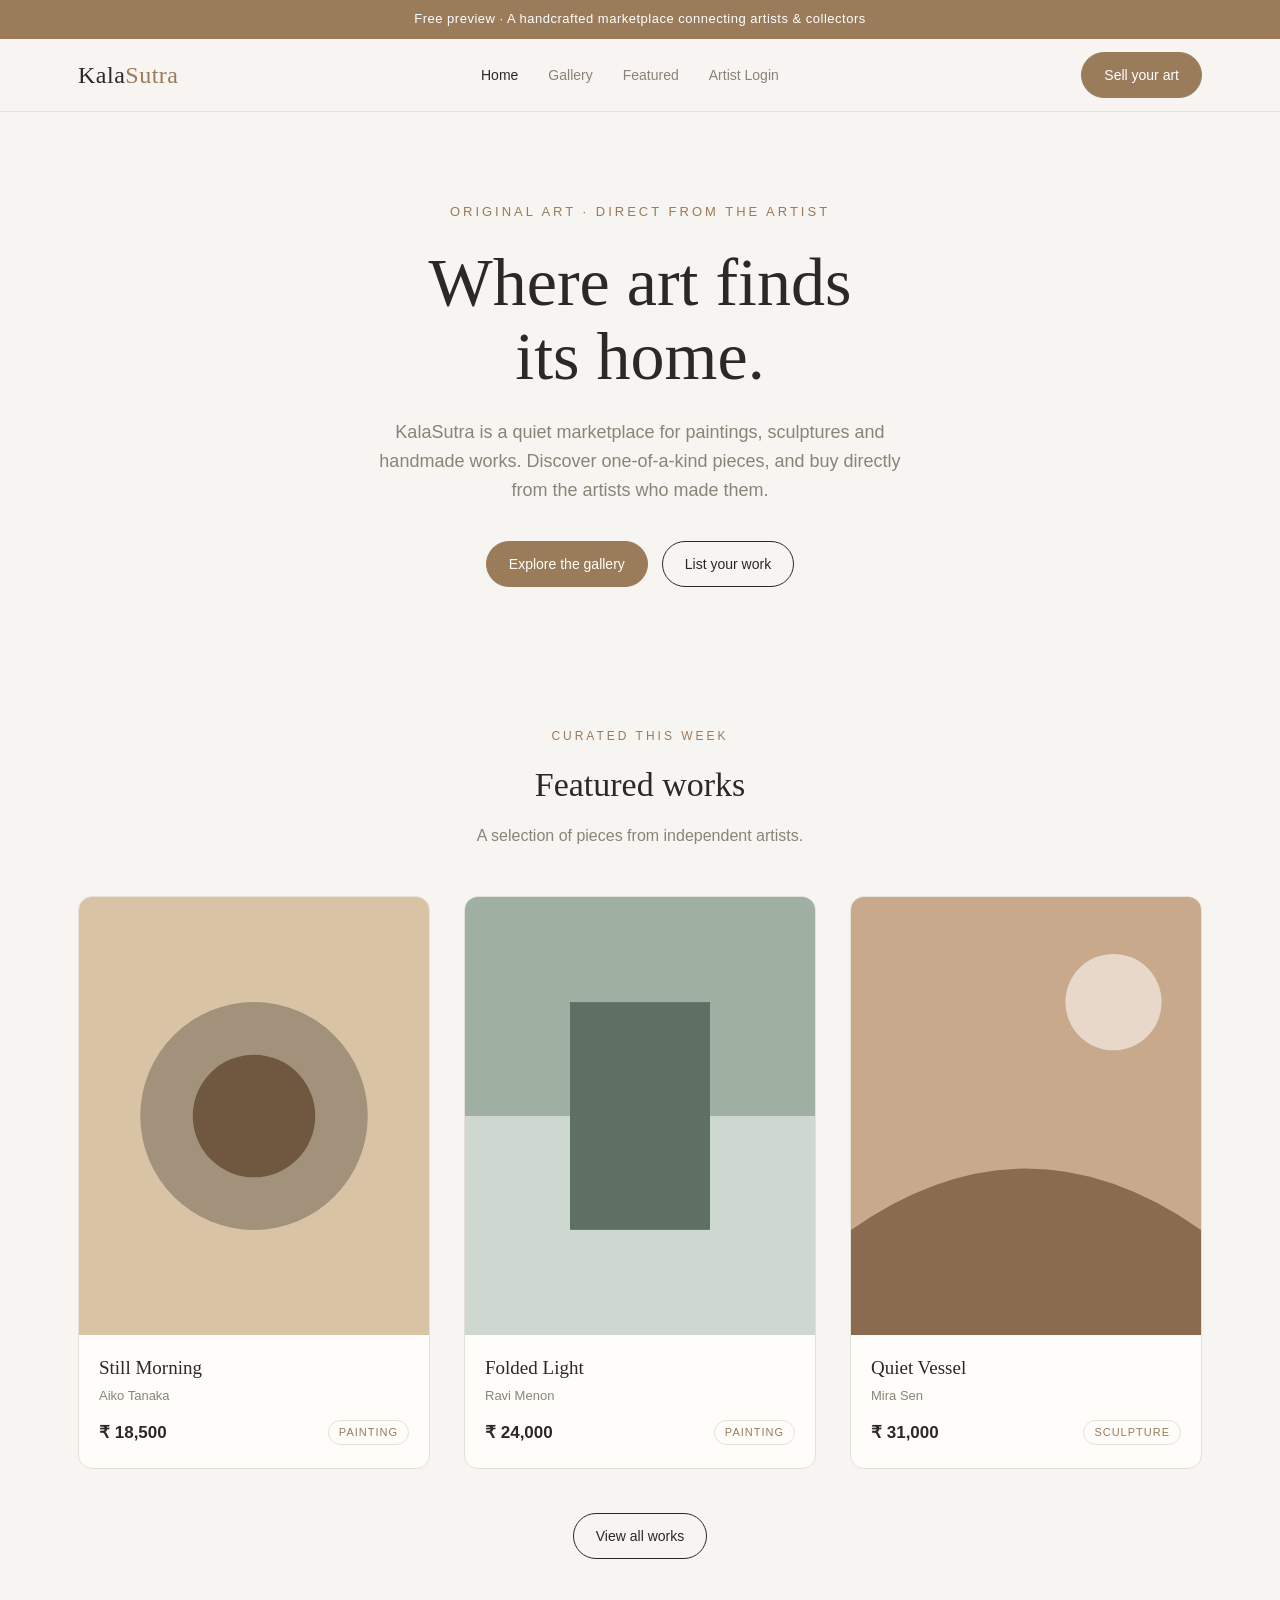
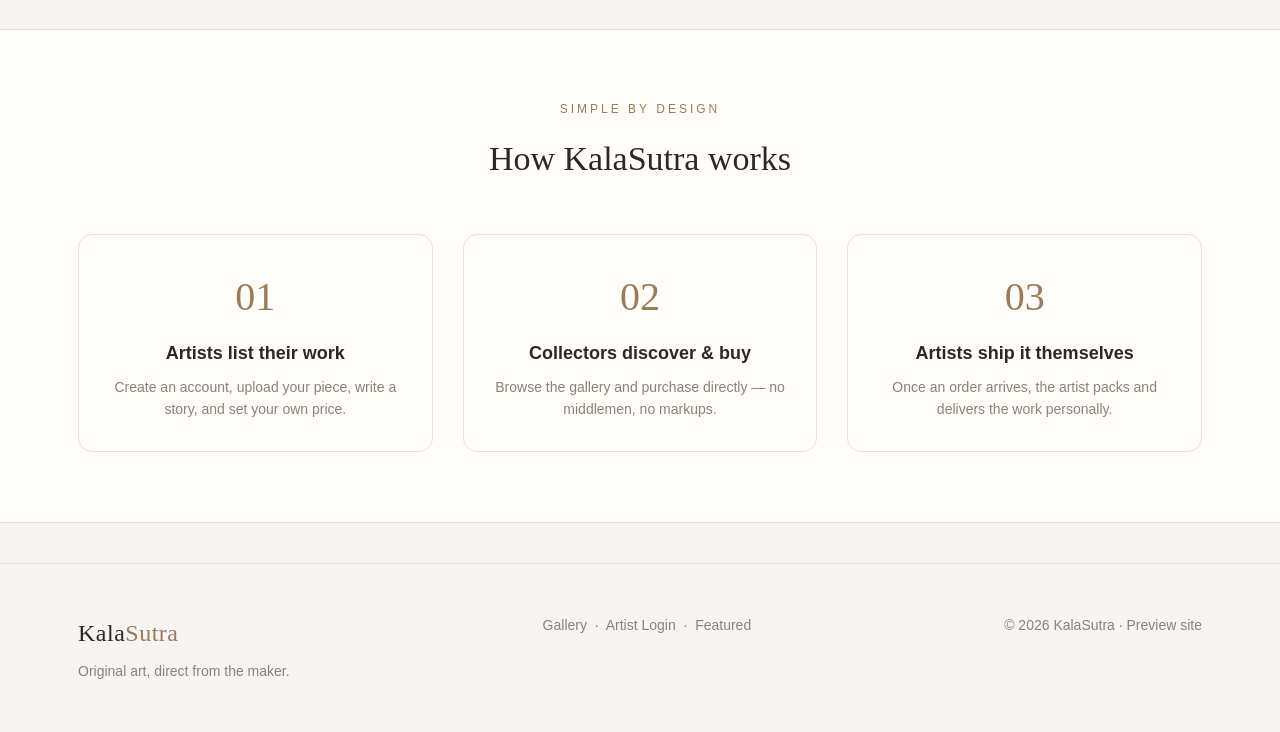
==== index.html @ 8b15df87 "Add files via upload" ====
<!DOCTYPE html>
<html lang="en">
<head>
<meta charset="UTF-8">
<meta name="viewport" content="width=device-width,initial-scale=1">
<title>KalaSutra — A Marketplace for Original Art</title>
<link rel="stylesheet" href="styles.css">
</head>
<body>
<div class="banner">Free preview · A handcrafted marketplace connecting artists & collectors</div>
<header class="site">
  <div class="wrap nav">
    <a href="index.html" class="brand">Kala<span>Sutra</span></a>
    <nav class="nav-links">
      <a href="index.html" class="active">Home</a>
      <a href="gallery.html">Gallery</a>
      <a href="artwork.html">Featured</a>
      <a href="login.html">Artist Login</a>
    </nav>
    <a href="login.html" class="btn primary">Sell your art</a>
  </div>
</header>

<section class="hero">
  <div class="wrap">
    <div class="eyebrow">Original art · Direct from the artist</div>
    <h1>Where art finds<br>its home.</h1>
    <p>KalaSutra is a quiet marketplace for paintings, sculptures and handmade works. Discover one-of-a-kind pieces, and buy directly from the artists who made them.</p>
    <div class="hero-actions">
      <a href="gallery.html" class="btn primary">Explore the gallery</a>
      <a href="login.html" class="btn">List your work</a>
    </div>
  </div>
</section>

<section class="section">
  <div class="wrap">
    <div class="section-head">
      <div class="eyebrow">Curated this week</div>
      <h2>Featured works</h2>
      <p>A selection of pieces from independent artists.</p>
    </div>
    <div class="grid" id="featured"></div>
    <div style="text-align:center;margin-top:44px">
      <a href="gallery.html" class="btn">View all works</a>
    </div>
  </div>
</section>

<section class="section" style="background:var(--surface);border-top:1px solid var(--line);border-bottom:1px solid var(--line)">
  <div class="wrap">
    <div class="section-head">
      <div class="eyebrow">Simple by design</div>
      <h2>How KalaSutra works</h2>
    </div>
    <div class="steps">
      <div class="step"><div class="num">01</div><h3>Artists list their work</h3><p>Create an account, upload your piece, write a story, and set your own price.</p></div>
      <div class="step"><div class="num">02</div><h3>Collectors discover & buy</h3><p>Browse the gallery and purchase directly — no middlemen, no markups.</p></div>
      <div class="step"><div class="num">03</div><h3>Artists ship it themselves</h3><p>Once an order arrives, the artist packs and delivers the work personally.</p></div>
    </div>
  </div>
</section>

<footer class="site">
  <div class="wrap foot-grid">
    <div>
      <div class="brand">Kala<span>Sutra</span></div>
      <div>Original art, direct from the maker.</div>
    </div>
    <div>
      <a href="gallery.html">Gallery</a> &nbsp;·&nbsp;
      <a href="login.html">Artist Login</a> &nbsp;·&nbsp;
      <a href="artwork.html">Featured</a>
    </div>
    <div>© 2026 KalaSutra · Preview site</div>
  </div>
</footer>

<script src="art.js"></script>
<script>renderCards(document.getElementById('featured'), ARTWORKS.slice(0,3));</script>
</body>
</html>
---- styles.css ----
:root{
  --bg:#f7f5f1;
  --surface:#fffdfa;
  --ink:#2b2926;
  --muted:#8a8377;
  --line:#e6e1d8;
  --accent:#9a7b5a;
  --accent-dark:#6f5740;
  --radius:14px;
  --shadow:0 1px 2px rgba(43,41,38,.04),0 8px 24px rgba(43,41,38,.05);
  --maxw:1180px;
  --font:"Helvetica Neue",-apple-system,BlinkMacSystemFont,"Segoe UI",Roboto,sans-serif;
  --serif:Georgia,"Times New Roman",serif;
}
*{box-sizing:border-box;margin:0;padding:0}
html{scroll-behavior:smooth}
body{font-family:var(--font);background:var(--bg);color:var(--ink);line-height:1.6;-webkit-font-smoothing:antialiased}
a{color:inherit;text-decoration:none}
img{max-width:100%;display:block}
.wrap{max-width:var(--maxw);margin:0 auto;padding:0 28px}

/* Header */
header.site{position:sticky;top:0;z-index:50;background:rgba(247,245,241,.82);backdrop-filter:blur(10px);border-bottom:1px solid var(--line)}
.nav{display:flex;align-items:center;justify-content:space-between;height:72px}
.brand{font-family:var(--serif);font-size:24px;letter-spacing:.5px;font-weight:400}
.brand span{color:var(--accent)}
.nav-links{display:flex;gap:30px;align-items:center}
.nav-links a{font-size:14px;color:var(--muted);transition:color .2s}
.nav-links a:hover,.nav-links a.active{color:var(--ink)}
.btn{display:inline-block;padding:11px 22px;border-radius:999px;font-size:14px;border:1px solid var(--ink);transition:all .2s;cursor:pointer;background:none}
.btn:hover{background:var(--ink);color:var(--bg)}
.btn.primary{background:var(--accent);border-color:var(--accent);color:#fff}
.btn.primary:hover{background:var(--accent-dark);border-color:var(--accent-dark)}
.menu-toggle{display:none;background:none;border:none;font-size:24px;cursor:pointer}

/* Hero */
.hero{padding:90px 0 70px;text-align:center}
.hero .eyebrow{font-size:13px;letter-spacing:3px;text-transform:uppercase;color:var(--accent);margin-bottom:22px}
.hero h1{font-family:var(--serif);font-weight:400;font-size:clamp(38px,6vw,68px);line-height:1.1;margin-bottom:24px}
.hero p{max-width:560px;margin:0 auto 36px;color:var(--muted);font-size:18px}
.hero-actions{display:flex;gap:14px;justify-content:center;flex-wrap:wrap}

/* Sections */
.section{padding:70px 0}
.section-head{text-align:center;margin-bottom:48px}
.section-head .eyebrow{font-size:12px;letter-spacing:3px;text-transform:uppercase;color:var(--accent);margin-bottom:12px}
.section-head h2{font-family:var(--serif);font-weight:400;font-size:34px}
.section-head p{color:var(--muted);margin-top:10px}

/* Art grid */
.grid{display:grid;grid-template-columns:repeat(3,1fr);gap:34px}
.card{background:var(--surface);border:1px solid var(--line);border-radius:var(--radius);overflow:hidden;transition:transform .25s,box-shadow .25s}
.card:hover{transform:translateY(-4px);box-shadow:var(--shadow)}
.art{aspect-ratio:4/5;width:100%;display:block}
.card-body{padding:18px 20px 22px}
.card-body .title{font-family:var(--serif);font-size:19px;margin-bottom:3px}
.card-body .artist{font-size:13px;color:var(--muted);margin-bottom:12px}
.card-body .row{display:flex;align-items:center;justify-content:space-between}
.price{font-size:17px;font-weight:600}
.tag{display:inline-block;font-size:11px;letter-spacing:1px;text-transform:uppercase;color:var(--accent);border:1px solid var(--line);border-radius:999px;padding:3px 10px}

/* How it works */
.steps{display:grid;grid-template-columns:repeat(3,1fr);gap:30px}
.step{text-align:center;padding:30px 22px;background:var(--surface);border:1px solid var(--line);border-radius:var(--radius)}
.step .num{font-family:var(--serif);font-size:40px;color:var(--accent);margin-bottom:10px}
.step h3{font-weight:600;font-size:18px;margin-bottom:8px}
.step p{color:var(--muted);font-size:14px}

/* Filters */
.filters{display:flex;gap:12px;flex-wrap:wrap;justify-content:center;margin-bottom:40px}
.chip{padding:9px 18px;border-radius:999px;border:1px solid var(--line);background:var(--surface);font-size:14px;color:var(--muted);cursor:pointer;transition:all .2s}
.chip:hover,.chip.active{background:var(--ink);color:var(--bg);border-color:var(--ink)}

/* Detail page */
.detail{display:grid;grid-template-columns:1fr 1fr;gap:60px;align-items:start;padding:60px 0}
.detail .art{aspect-ratio:4/5;border-radius:var(--radius);border:1px solid var(--line)}
.detail .info .tag{margin-bottom:18px}
.detail .info h1{font-family:var(--serif);font-weight:400;font-size:42px;margin-bottom:8px}
.detail .info .by{color:var(--muted);margin-bottom:24px}
.detail .info .big-price{font-size:30px;font-weight:600;margin-bottom:6px}
.detail .info .ship{color:var(--muted);font-size:14px;margin-bottom:28px}
.detail .desc{color:var(--muted);margin-bottom:28px;line-height:1.8}
.specs{border-top:1px solid var(--line);margin-top:28px;padding-top:20px}
.specs div{display:flex;justify-content:space-between;padding:7px 0;font-size:14px}
.specs span:first-child{color:var(--muted)}

/* Auth */
.auth-wrap{min-height:calc(100vh - 72px);display:flex;align-items:center;justify-content:center;padding:50px 20px}
.auth-card{background:var(--surface);border:1px solid var(--line);border-radius:var(--radius);padding:44px;width:100%;max-width:420px;box-shadow:var(--shadow)}
.auth-card h1{font-family:var(--serif);font-weight:400;font-size:30px;margin-bottom:6px;text-align:center}
.auth-card .sub{text-align:center;color:var(--muted);font-size:14px;margin-bottom:30px}
.field{margin-bottom:18px}
.field label{display:block;font-size:13px;color:var(--muted);margin-bottom:7px}
.field input,.field select,.field textarea{width:100%;padding:12px 14px;border:1px solid var(--line);border-radius:10px;background:var(--bg);font-size:15px;font-family:var(--font)}
.field input:focus,.field select:focus,.field textarea:focus{outline:none;border-color:var(--accent)}
.auth-card .btn{width:100%;text-align:center;margin-top:6px}
.auth-foot{text-align:center;font-size:13px;color:var(--muted);margin-top:22px}
.auth-foot a{color:var(--accent)}

/* Dashboard */
.dash-head{display:flex;align-items:center;justify-content:space-between;flex-wrap:wrap;gap:16px;padding:40px 0 10px}
.dash-head h1{font-family:var(--serif);font-weight:400;font-size:32px}
.stats{display:grid;grid-template-columns:repeat(4,1fr);gap:20px;margin:30px 0 50px}
.stat{background:var(--surface);border:1px solid var(--line);border-radius:var(--radius);padding:24px}
.stat .n{font-family:var(--serif);font-size:32px}
.stat .l{color:var(--muted);font-size:13px;margin-top:4px}
.listings{background:var(--surface);border:1px solid var(--line);border-radius:var(--radius);overflow:hidden}
.listings table{width:100%;border-collapse:collapse}
.listings th,.listings td{text-align:left;padding:16px 20px;font-size:14px;border-bottom:1px solid var(--line)}
.listings th{color:var(--muted);font-weight:500;font-size:12px;letter-spacing:1px;text-transform:uppercase}
.listings tr:last-child td{border-bottom:none}
.thumb{width:46px;height:56px;border-radius:8px;border:1px solid var(--line)}
.cell{display:flex;align-items:center;gap:14px}
.status{font-size:12px;padding:4px 12px;border-radius:999px}
.status.live{background:#e8f0e8;color:#3f6b45}
.status.sold{background:#f0e8e3;color:var(--accent-dark)}
.status.draft{background:#eceae5;color:var(--muted)}

/* Footer */
footer.site{border-top:1px solid var(--line);padding:50px 0;margin-top:40px;color:var(--muted);font-size:14px}
.foot-grid{display:flex;justify-content:space-between;flex-wrap:wrap;gap:24px}
.foot-grid .brand{color:var(--ink);margin-bottom:8px}
footer.site a:hover{color:var(--ink)}

.banner{background:var(--accent);color:#fff;text-align:center;font-size:13px;padding:9px;letter-spacing:.5px}

@media(max-width:860px){
  .grid,.steps,.stats{grid-template-columns:1fr 1fr}
  .detail{grid-template-columns:1fr;gap:30px}
  .nav-links{display:none}
  .menu-toggle{display:block}
}
@media(max-width:560px){
  .grid,.steps,.stats{grid-template-columns:1fr}
}
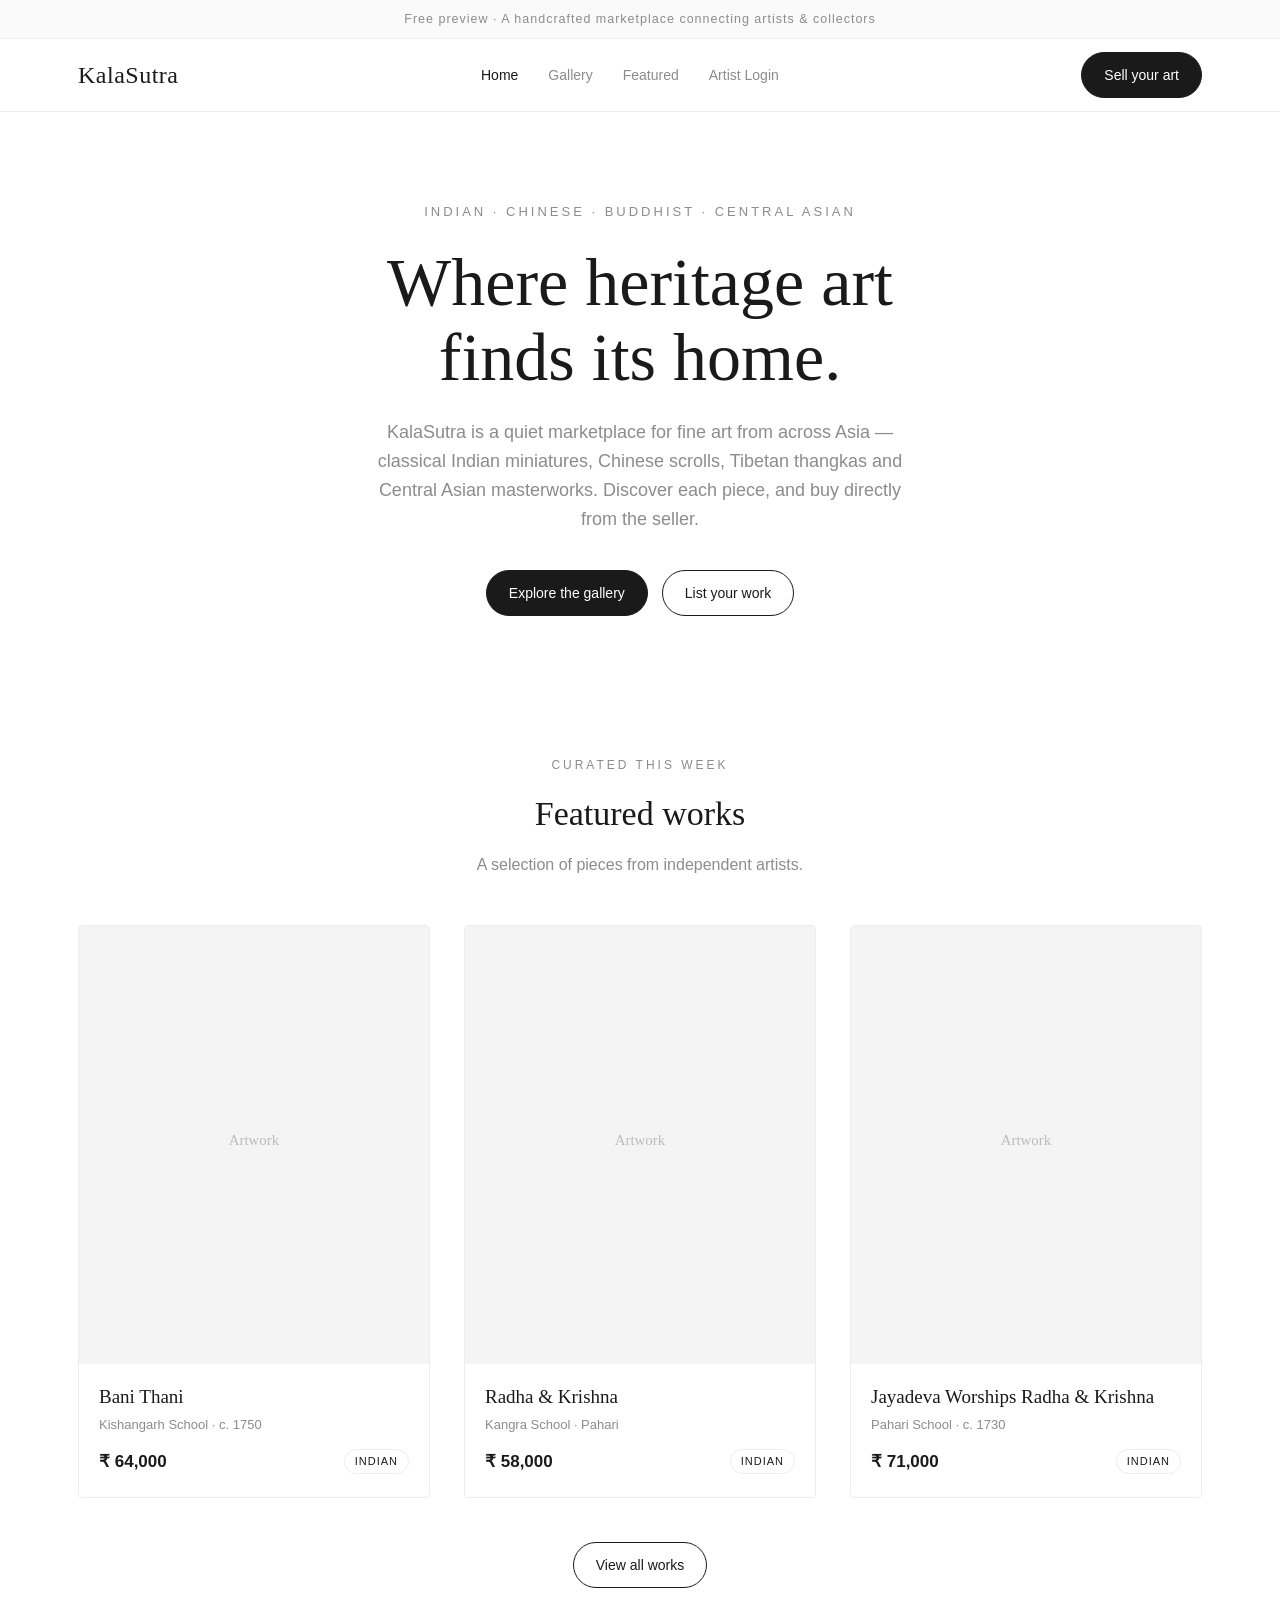
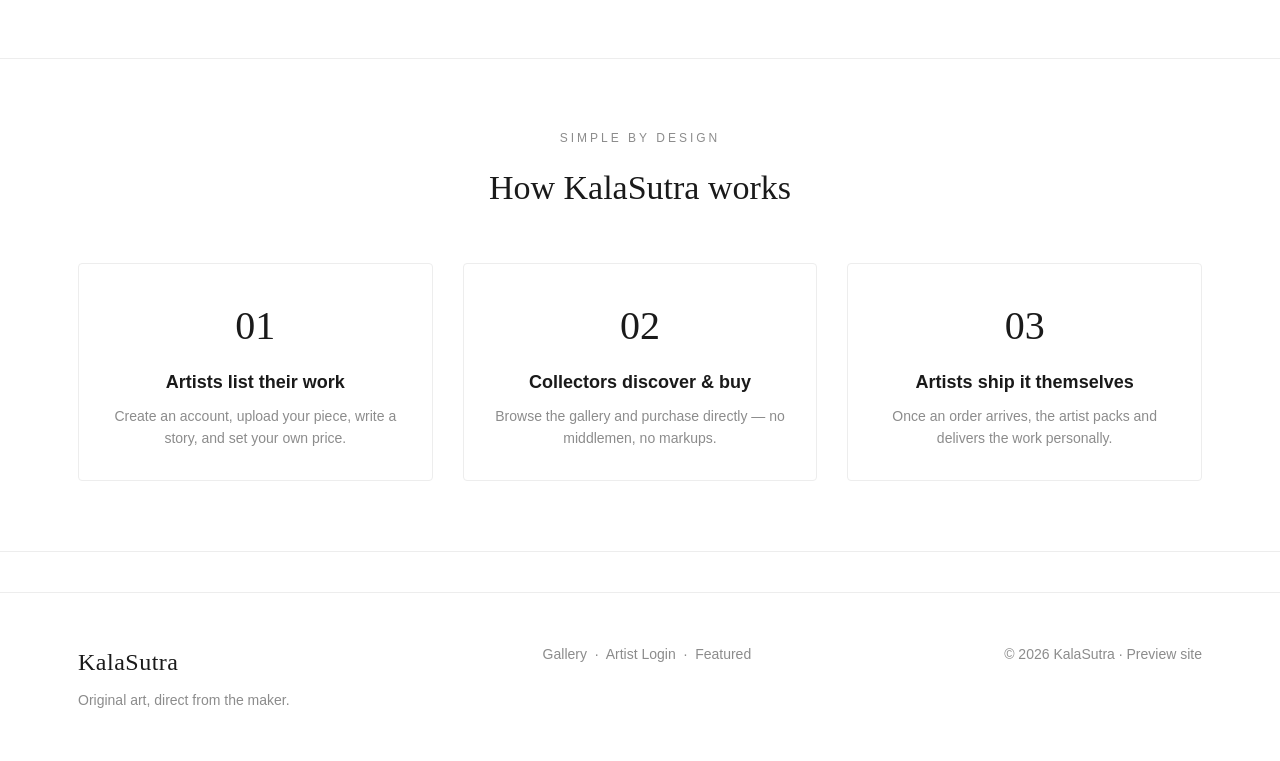
==== commit f04f8d7e: "Add files via upload" ====
--- a/index.html
+++ b/index.html
@@ -23,9 +23,9 @@
 
 <section class="hero">
   <div class="wrap">
-    <div class="eyebrow">Original art · Direct from the artist</div>
-    <h1>Where art finds<br>its home.</h1>
-    <p>KalaSutra is a quiet marketplace for paintings, sculptures and handmade works. Discover one-of-a-kind pieces, and buy directly from the artists who made them.</p>
+    <div class="eyebrow">Indian · Chinese · Buddhist · Central Asian</div>
+    <h1>Where heritage art<br>finds its home.</h1>
+    <p>KalaSutra is a quiet marketplace for fine art from across Asia — classical Indian miniatures, Chinese scrolls, Tibetan thangkas and Central Asian masterworks. Discover each piece, and buy directly from the seller.</p>
     <div class="hero-actions">
       <a href="gallery.html" class="btn primary">Explore the gallery</a>
       <a href="login.html" class="btn">List your work</a>
--- a/styles.css
+++ b/styles.css
@@ -1,13 +1,13 @@
 :root{
-  --bg:#f7f5f1;
-  --surface:#fffdfa;
-  --ink:#2b2926;
-  --muted:#8a8377;
-  --line:#e6e1d8;
-  --accent:#9a7b5a;
-  --accent-dark:#6f5740;
-  --radius:14px;
-  --shadow:0 1px 2px rgba(43,41,38,.04),0 8px 24px rgba(43,41,38,.05);
+  --bg:#ffffff;
+  --surface:#ffffff;
+  --ink:#1a1a1a;
+  --muted:#8c8c8c;
+  --line:#ededed;
+  --accent:#1a1a1a;
+  --accent-dark:#000000;
+  --radius:4px;
+  --shadow:0 1px 2px rgba(0,0,0,.03),0 10px 30px rgba(0,0,0,.06);
   --maxw:1180px;
   --font:"Helvetica Neue",-apple-system,BlinkMacSystemFont,"Segoe UI",Roboto,sans-serif;
   --serif:Georgia,"Times New Roman",serif;
@@ -20,7 +20,7 @@
 .wrap{max-width:var(--maxw);margin:0 auto;padding:0 28px}
 
 /* Header */
-header.site{position:sticky;top:0;z-index:50;background:rgba(247,245,241,.82);backdrop-filter:blur(10px);border-bottom:1px solid var(--line)}
+header.site{position:sticky;top:0;z-index:50;background:rgba(255,255,255,.85);backdrop-filter:blur(12px);border-bottom:1px solid var(--line)}
 .nav{display:flex;align-items:center;justify-content:space-between;height:72px}
 .brand{font-family:var(--serif);font-size:24px;letter-spacing:.5px;font-weight:400}
 .brand span{color:var(--accent)}
@@ -35,7 +35,7 @@
 
 /* Hero */
 .hero{padding:90px 0 70px;text-align:center}
-.hero .eyebrow{font-size:13px;letter-spacing:3px;text-transform:uppercase;color:var(--accent);margin-bottom:22px}
+.hero .eyebrow{font-size:13px;letter-spacing:3px;text-transform:uppercase;color:var(--muted);margin-bottom:22px}
 .hero h1{font-family:var(--serif);font-weight:400;font-size:clamp(38px,6vw,68px);line-height:1.1;margin-bottom:24px}
 .hero p{max-width:560px;margin:0 auto 36px;color:var(--muted);font-size:18px}
 .hero-actions{display:flex;gap:14px;justify-content:center;flex-wrap:wrap}
@@ -43,7 +43,7 @@
 /* Sections */
 .section{padding:70px 0}
 .section-head{text-align:center;margin-bottom:48px}
-.section-head .eyebrow{font-size:12px;letter-spacing:3px;text-transform:uppercase;color:var(--accent);margin-bottom:12px}
+.section-head .eyebrow{font-size:12px;letter-spacing:3px;text-transform:uppercase;color:var(--muted);margin-bottom:12px}
 .section-head h2{font-family:var(--serif);font-weight:400;font-size:34px}
 .section-head p{color:var(--muted);margin-top:10px}
 
@@ -51,7 +51,7 @@
 .grid{display:grid;grid-template-columns:repeat(3,1fr);gap:34px}
 .card{background:var(--surface);border:1px solid var(--line);border-radius:var(--radius);overflow:hidden;transition:transform .25s,box-shadow .25s}
 .card:hover{transform:translateY(-4px);box-shadow:var(--shadow)}
-.art{aspect-ratio:4/5;width:100%;display:block}
+.art{aspect-ratio:4/5;width:100%;display:block;object-fit:cover;background:#f4f4f4}
 .card-body{padding:18px 20px 22px}
 .card-body .title{font-family:var(--serif);font-size:19px;margin-bottom:3px}
 .card-body .artist{font-size:13px;color:var(--muted);margin-bottom:12px}
@@ -62,7 +62,7 @@
 /* How it works */
 .steps{display:grid;grid-template-columns:repeat(3,1fr);gap:30px}
 .step{text-align:center;padding:30px 22px;background:var(--surface);border:1px solid var(--line);border-radius:var(--radius)}
-.step .num{font-family:var(--serif);font-size:40px;color:var(--accent);margin-bottom:10px}
+.step .num{font-family:var(--serif);font-size:40px;color:var(--ink);margin-bottom:10px}
 .step h3{font-weight:600;font-size:18px;margin-bottom:8px}
 .step p{color:var(--muted);font-size:14px}
 
@@ -73,7 +73,7 @@
 
 /* Detail page */
 .detail{display:grid;grid-template-columns:1fr 1fr;gap:60px;align-items:start;padding:60px 0}
-.detail .art{aspect-ratio:4/5;border-radius:var(--radius);border:1px solid var(--line)}
+.detail .art{aspect-ratio:4/5;border-radius:var(--radius);border:1px solid var(--line);object-fit:contain;background:#fff}
 .detail .info .tag{margin-bottom:18px}
 .detail .info h1{font-family:var(--serif);font-weight:400;font-size:42px;margin-bottom:8px}
 .detail .info .by{color:var(--muted);margin-bottom:24px}
@@ -109,7 +109,7 @@
 .listings th,.listings td{text-align:left;padding:16px 20px;font-size:14px;border-bottom:1px solid var(--line)}
 .listings th{color:var(--muted);font-weight:500;font-size:12px;letter-spacing:1px;text-transform:uppercase}
 .listings tr:last-child td{border-bottom:none}
-.thumb{width:46px;height:56px;border-radius:8px;border:1px solid var(--line)}
+.thumb{width:46px;height:56px;border-radius:4px;border:1px solid var(--line);object-fit:cover}
 .cell{display:flex;align-items:center;gap:14px}
 .status{font-size:12px;padding:4px 12px;border-radius:999px}
 .status.live{background:#e8f0e8;color:#3f6b45}
@@ -122,7 +122,7 @@
 .foot-grid .brand{color:var(--ink);margin-bottom:8px}
 footer.site a:hover{color:var(--ink)}
 
-.banner{background:var(--accent);color:#fff;text-align:center;font-size:13px;padding:9px;letter-spacing:.5px}
+.banner{background:#fafafa;color:var(--muted);text-align:center;font-size:12.5px;padding:9px;letter-spacing:1px;border-bottom:1px solid var(--line)}
 
 @media(max-width:860px){
   .grid,.steps,.stats{grid-template-columns:1fr 1fr}
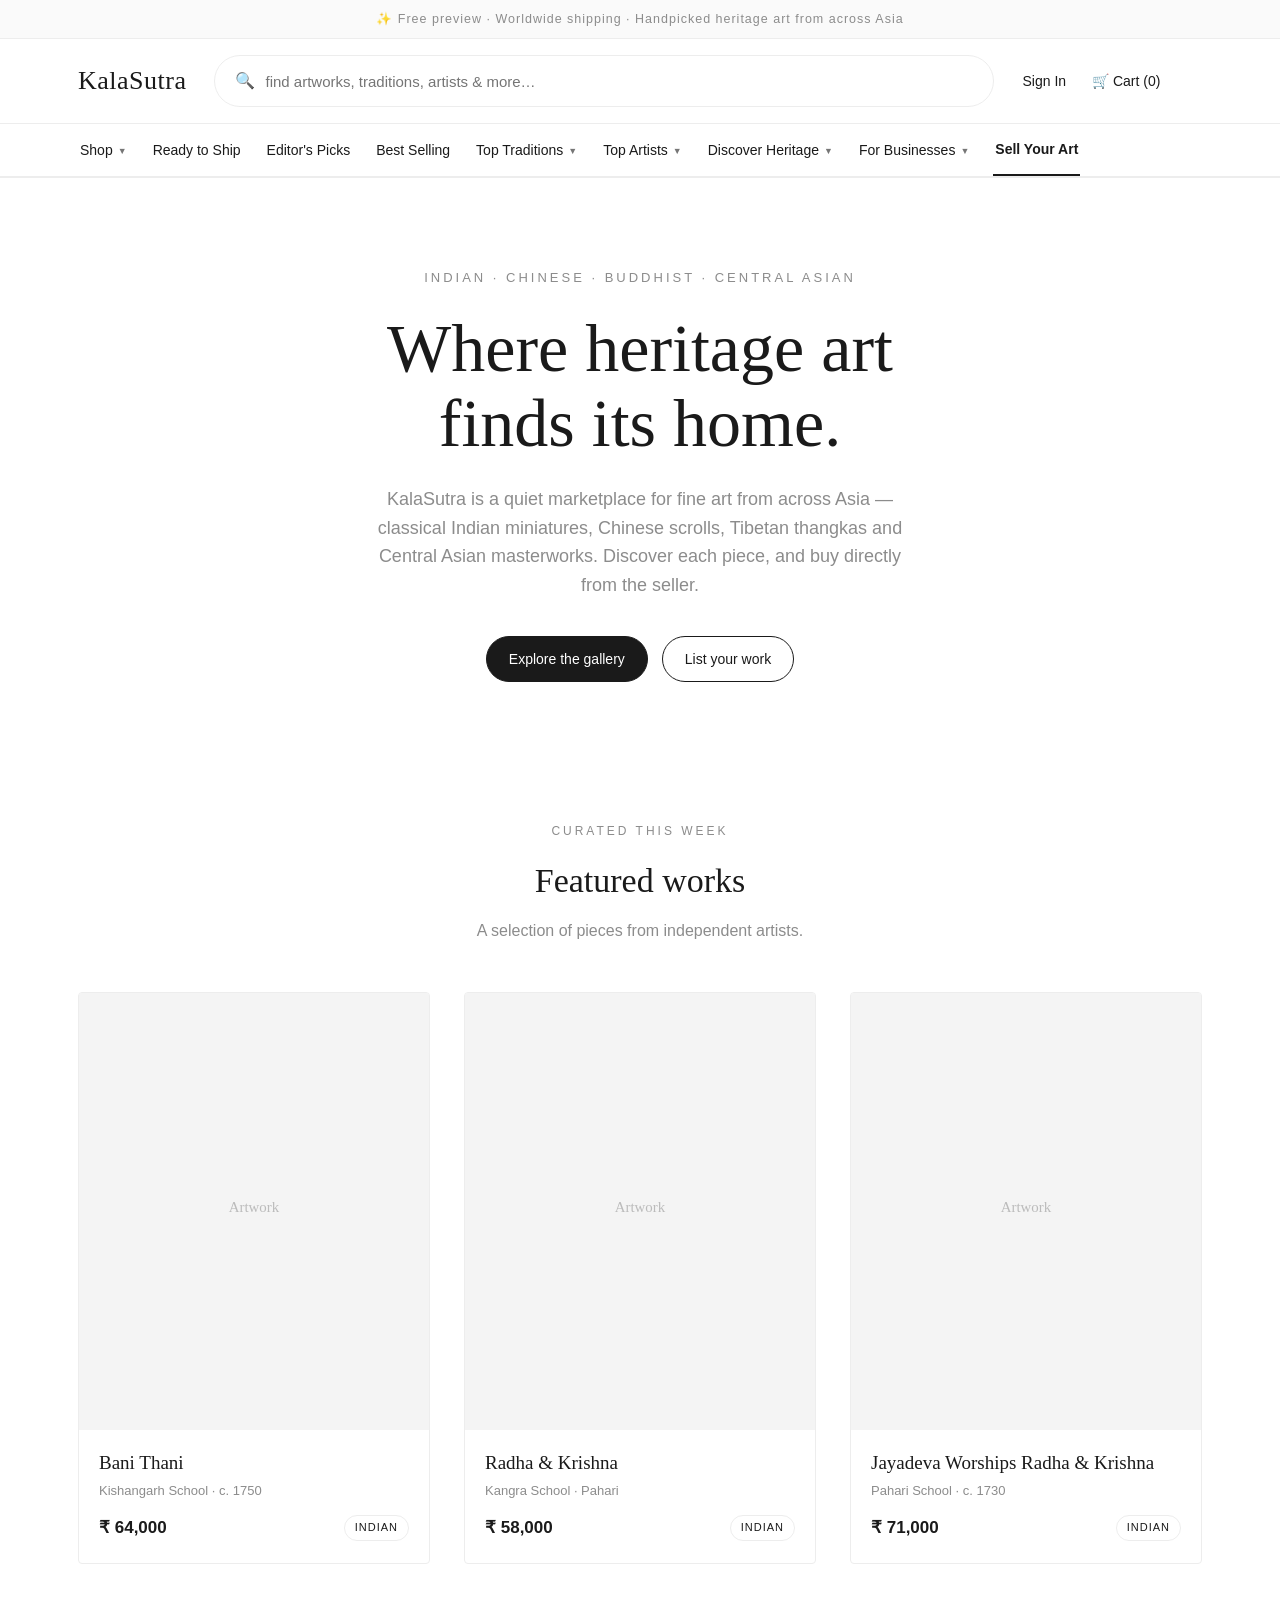
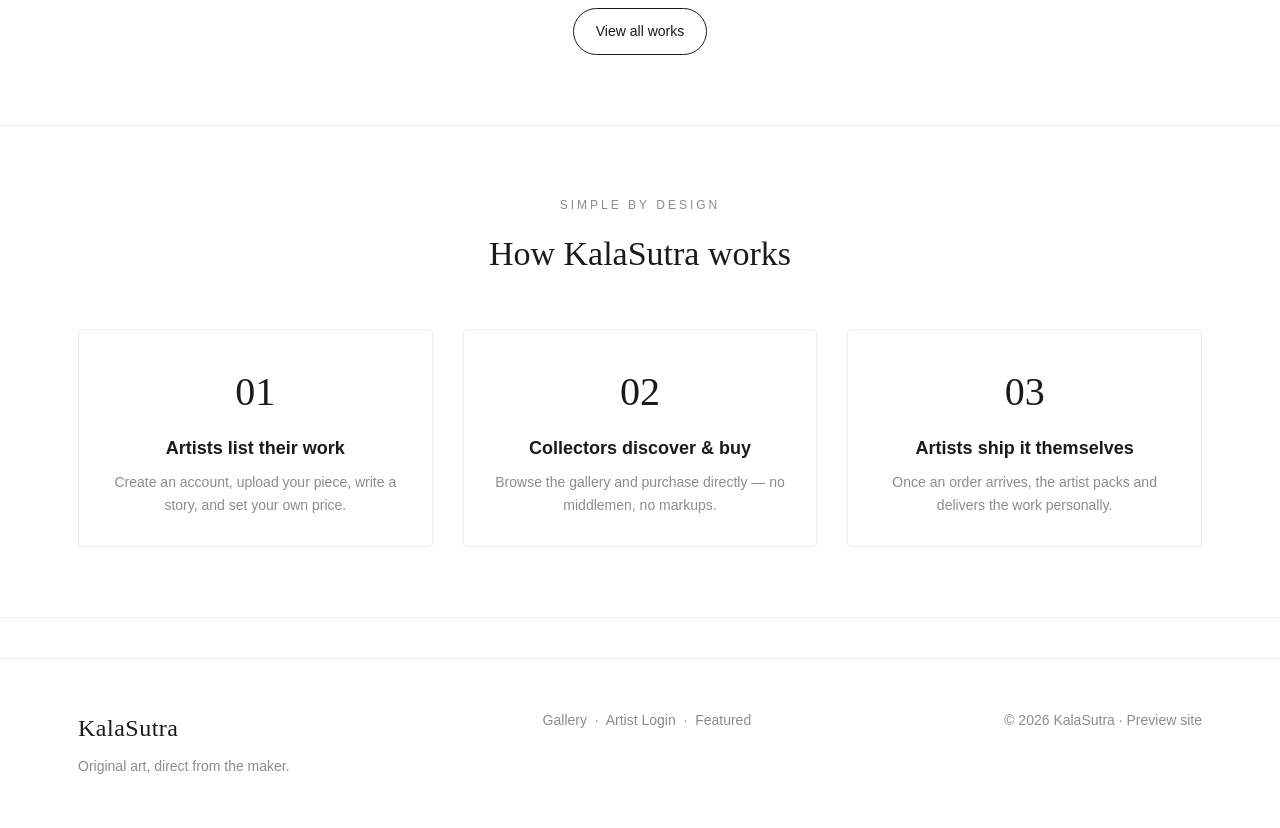
==== commit 74ba58df: "Add files via upload" ====
--- a/index.html
+++ b/index.html
@@ -7,19 +7,97 @@
 <link rel="stylesheet" href="styles.css">
 </head>
 <body>
-<div class="banner">Free preview · A handcrafted marketplace connecting artists & collectors</div>
-<header class="site">
-  <div class="wrap nav">
-    <a href="index.html" class="brand">Kala<span>Sutra</span></a>
-    <nav class="nav-links">
-      <a href="index.html" class="active">Home</a>
-      <a href="gallery.html">Gallery</a>
-      <a href="artwork.html">Featured</a>
-      <a href="login.html">Artist Login</a>
-    </nav>
-    <a href="login.html" class="btn primary">Sell your art</a>
-  </div>
-</header>
+<div id="kala-header"></div>
+<script>
+(function(){
+  var G="gallery.html";
+  var NAV=[
+    {label:"Shop",drop:[
+      {label:"All Artworks",href:G},
+      {label:"Indian Art",href:G+"?cat=Indian"},
+      {label:"Chinese Art",href:G+"?cat=Chinese"},
+      {label:"Buddhist Art",href:G+"?cat=Buddhist"},
+      {label:"Central Asian Art",href:G+"?cat=Central%20Asian"},
+      {label:"Shop by Budget",sub:[{label:"Under ₹ 50,000",href:G},{label:"₹ 50,000 – 1,00,000",href:G},{label:"Above ₹ 1,00,000",href:G}]},
+      {label:"Shop by Room",sub:[{label:"Living Room",href:G},{label:"Bedroom",href:G},{label:"Study / Office",href:G},{label:"Entryway",href:G}]},
+      {label:"Curated Art Sets",href:G},
+      {label:"Gifts & Souvenirs",href:G},
+      {label:"Gift Cards",href:"#"}
+    ]},
+    {label:"Ready to Ship",href:G},
+    {label:"Editor's Picks",href:G},
+    {label:"Best Selling",href:G},
+    {label:"Top Traditions",drop:[
+      {label:"Indian Miniatures",href:G+"?cat=Indian"},
+      {label:"Pahari Painting",href:G+"?cat=Indian"},
+      {label:"Kishangarh School",href:G+"?cat=Indian"},
+      {label:"Chinese Scrolls",href:G+"?cat=Chinese"},
+      {label:"Song Dynasty",href:G+"?cat=Chinese"},
+      {label:"Tibetan Thangka",href:G+"?cat=Buddhist"},
+      {label:"Mandala Art",href:G+"?cat=Buddhist"},
+      {label:"Bezeklik Murals",href:G+"?cat=Central%20Asian"},
+      {label:"More Traditions",href:G}
+    ]},
+    {label:"Top Artists",drop:[
+      {label:"Kishangarh School",href:G+"?cat=Indian"},
+      {label:"Kangra School",href:G+"?cat=Indian"},
+      {label:"Emperor Huizong",href:G+"?cat=Chinese"},
+      {label:"Li Gonglin",href:G+"?cat=Chinese"},
+      {label:"Tibetan Thangka Masters",href:G+"?cat=Buddhist"},
+      {label:"Bezeklik Workshop",href:G+"?cat=Central%20Asian"},
+      {label:"All Artists",href:G}
+    ]},
+    {label:"Discover Heritage",drop:[
+      {label:"Blog",href:"#"},
+      {label:"Guides",href:"#"},
+      {label:"Learn Indian Art",sub:[{label:"Miniature Painting",href:"#"},{label:"Thangka Tradition",href:"#"},{label:"Chinese Scroll Art",href:"#"}]},
+      {label:"News & Events",href:"#"},
+      {label:"Artists on KalaSutra",href:G},
+      {label:"Try Artworks in Your Room",href:"#"},
+      {label:"About Us",href:"#"}
+    ]},
+    {label:"For Businesses",drop:[
+      {label:"Architects & Designers",href:"#"},
+      {label:"Corporates & Businesses",href:"#"},
+      {label:"Schools & Colleges",href:"#"},
+      {label:"Exhibitions",href:"#"}
+    ]},
+    {label:"Sell Your Art",href:"login.html",cta:true}
+  ];
+  var here=(location.pathname.split('/').pop()||'index.html');
+  function itemHTML(it){
+    if(it.sub){
+      var subs=it.sub.map(function(s){return '<a href="'+s.href+'">'+s.label+'</a>';}).join('');
+      return '<div class="has-sub"><a href="#">'+it.label+'<span class="arr">›</span></a><div class="submenu">'+subs+'</div></div>';
+    }
+    return '<a href="'+it.href+'">'+it.label+'</a>';
+  }
+  function tabHTML(t){
+    var active=(t.href&&t.href.split('?')[0]===here)?' active':'';
+    var cls='tab'+active+(t.cta?' cta':'');
+    if(t.drop){
+      var menu=t.drop.map(itemHTML).join('');
+      return '<div class="'+cls+'"><span>'+t.label+'<span class="caret">▼</span></span><div class="menu">'+menu+'</div></div>';
+    }
+    return '<div class="'+cls+'"><a href="'+t.href+'">'+t.label+'</a></div>';
+  }
+  var html=
+    '<div class="promo">✨ Free preview · Worldwide shipping · Handpicked heritage art from across Asia</div>'+
+    '<header class="site">'+
+      '<div class="wrap topbar">'+
+        '<a href="index.html" class="brand">Kala<span>Sutra</span></a>'+
+        '<div class="searchbar">🔍 <input placeholder="find artworks, traditions, artists & more…"></div>'+
+        '<div class="account"><a href="login.html">Sign In</a><a href="#">🛒 Cart (0)</a></div>'+
+        '<button class="hamb" aria-label="Menu">☰</button>'+
+      '</div>'+
+      '<nav class="megabar"><div class="wrap">'+NAV.map(tabHTML).join('')+'</div></nav>'+
+    '</header>';
+  var mount=document.getElementById('kala-header');
+  if(mount){mount.innerHTML=html;}
+  var hamb=document.querySelector('.hamb'),bar=document.querySelector('.megabar');
+  if(hamb&&bar){hamb.addEventListener('click',function(){bar.classList.toggle('open');});}
+})();
+</script>
 
 <section class="hero">
   <div class="wrap">
--- a/styles.css
+++ b/styles.css
@@ -133,3 +133,51 @@
 @media(max-width:560px){
   .grid,.steps,.stats{grid-template-columns:1fr}
 }
+
+/* ===================== Mega navigation ===================== */
+.promo{background:#fafafa;color:var(--muted);text-align:center;font-size:12.5px;padding:9px;letter-spacing:1px;border-bottom:1px solid var(--line)}
+.promo a{color:var(--ink)}
+.topbar{display:flex;align-items:center;gap:28px;height:84px}
+.topbar .brand{font-family:var(--serif);font-size:26px;letter-spacing:.5px;white-space:nowrap}
+.topbar .brand span{color:var(--ink)}
+.searchbar{flex:1;display:flex;align-items:center;gap:10px;border:1px solid var(--line);border-radius:999px;padding:12px 20px;color:var(--muted);background:#fff;max-width:780px}
+.searchbar input{border:none;outline:none;background:none;font-size:15px;width:100%;font-family:var(--font);color:var(--ink)}
+.account{display:flex;align-items:center;gap:26px;white-space:nowrap;font-size:14px}
+.account a{color:var(--ink)}
+.account a:hover{color:var(--muted)}
+
+/* nav bar */
+.megabar{border-top:1px solid var(--line);border-bottom:1px solid var(--line);position:relative;z-index:60}
+.megabar .wrap{display:flex;flex-wrap:wrap;align-items:center;gap:4px 22px;min-height:50px}
+.tab{position:relative}
+.tab > a,.tab > span{display:inline-flex;align-items:center;gap:5px;font-size:14px;color:var(--ink);padding:14px 2px;cursor:pointer;white-space:nowrap}
+.tab > a:hover,.tab > span:hover,.tab.active > a{color:var(--muted)}
+.tab .caret{font-size:9px;opacity:.6;transform:translateY(1px)}
+.tab.cta > a{color:var(--ink);font-weight:600;border-bottom:2px solid var(--ink)}
+
+/* dropdown panel */
+.menu{position:absolute;top:100%;left:0;min-width:250px;background:#fff;border:1px solid var(--line);box-shadow:var(--shadow);border-radius:4px;padding:8px 0;opacity:0;visibility:hidden;transform:translateY(6px);transition:.16s;z-index:80}
+.tab:hover > .menu{opacity:1;visibility:visible;transform:translateY(0)}
+.menu a{display:flex;align-items:center;justify-content:space-between;gap:18px;padding:10px 20px;font-size:14px;color:var(--ink)}
+.menu a:hover{background:#f6f6f6}
+.menu .arr{color:var(--muted);font-size:11px}
+
+/* nested flyout */
+.has-sub{position:relative}
+.has-sub > .submenu{position:absolute;top:-9px;left:100%;min-width:220px;background:#fff;border:1px solid var(--line);box-shadow:var(--shadow);border-radius:4px;padding:8px 0;opacity:0;visibility:hidden;transition:.16s}
+.has-sub:hover > .submenu{opacity:1;visibility:visible}
+
+/* hamburger */
+.hamb{display:none;background:none;border:none;font-size:24px;cursor:pointer;margin-left:auto;color:var(--ink)}
+
+@media(max-width:980px){
+  .searchbar{display:none}
+  .hamb{display:block}
+  .megabar{display:none}
+  .megabar.open{display:block}
+  .megabar .wrap{flex-direction:column;align-items:stretch;gap:0;padding-top:6px;padding-bottom:10px}
+  .tab > a,.tab > span{padding:12px 2px;justify-content:space-between;width:100%}
+  .menu,.has-sub > .submenu{position:static;opacity:1;visibility:visible;transform:none;border:none;box-shadow:none;padding:0 0 6px 16px;min-width:0}
+  .tab .caret{display:none}
+}
+
